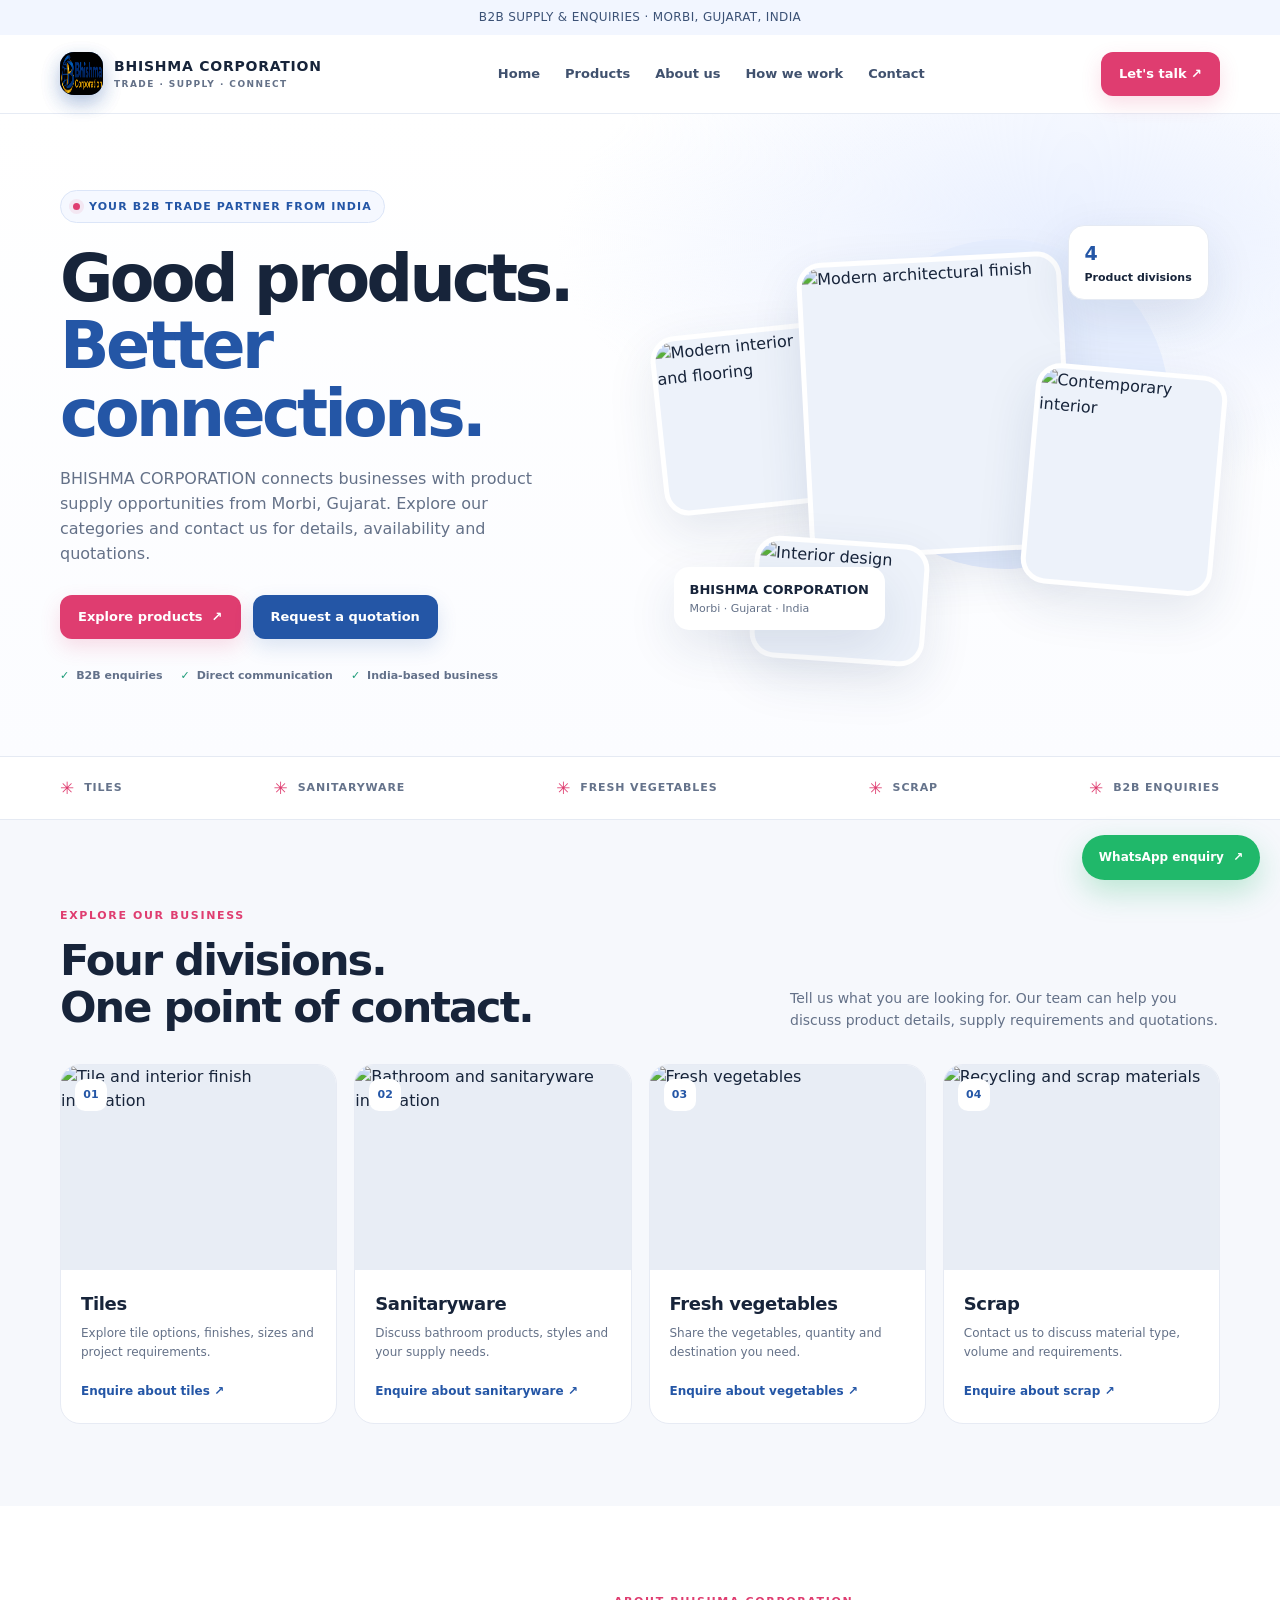
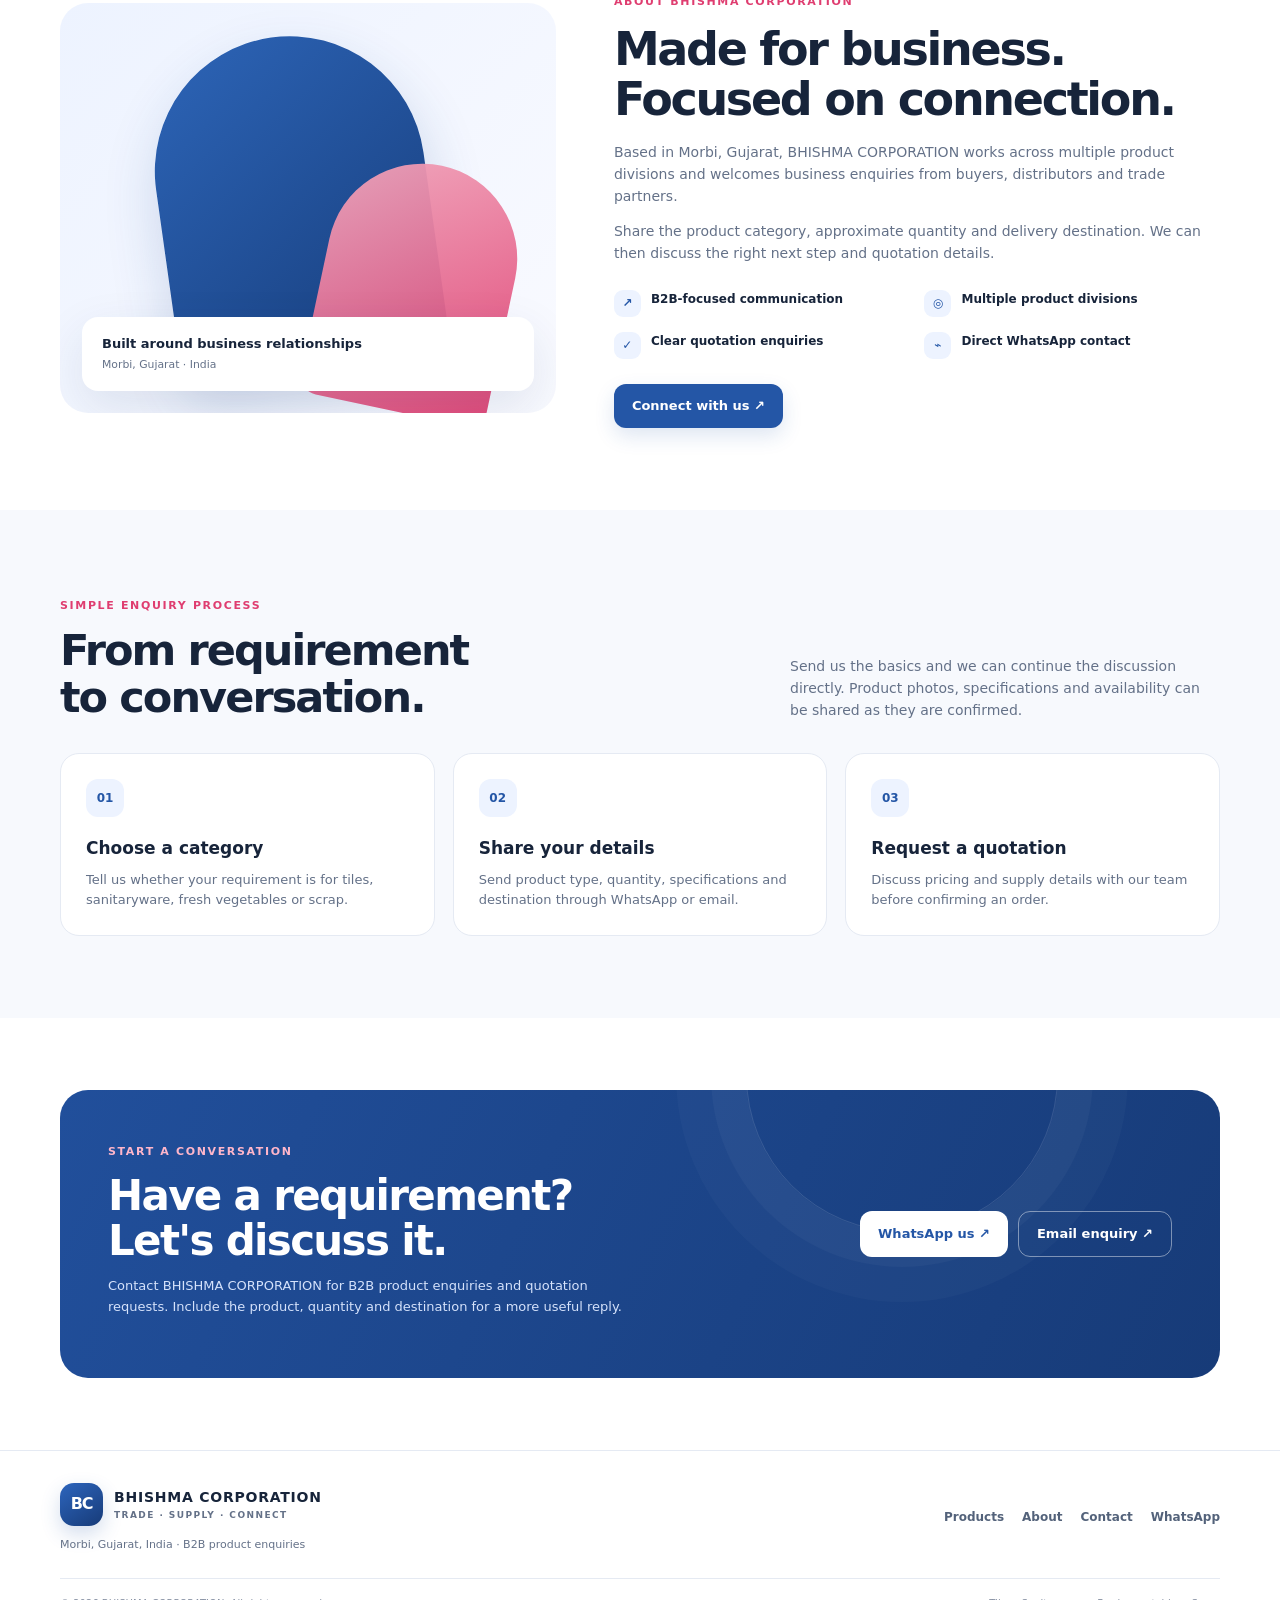
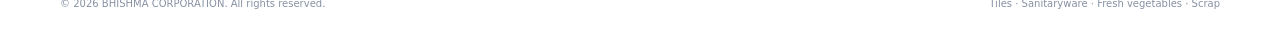
==== index.html @ 151cf490 "Update index.html to include favicon and remove viewport Removed viewport meta tag and added favicon" ====
<!doctype html>
<html lang="en">
<head>
  <meta charset="utf-8">
  <link rel="icon" type="image/svg+xml" href="/assets/favicon.svg">
  <title>BHISHMA CORPORATION | Tiles & Sanitaryware Supplier India</title>
  <meta name="description" content="BHISHMA CORPORATION is a Morbi, Gujarat, India based B2B supplier of tiles, sanitaryware, fresh vegetables and scrap. Contact us for wholesale supply, export enquiries and quotations." />
  <meta name="robots" content="index,follow,max-image-preview:large">
  <link rel="canonical" href="https://bhishmacorporation.com/">
  <meta property="og:type" content="website">
  <meta property="og:title" content="BHISHMA CORPORATION | Tiles, Sanitaryware, Vegetables & Scrap">
  <meta property="og:description" content="BHISHMA CORPORATION, based in Morbi, Gujarat, India, supplies tiles, sanitaryware, fresh vegetables and scrap for domestic and international B2B buyers. Contact us for bulk supply, export enquiries and quotations.">
  <meta property="og:url" content="https://bhishmacorporation.com/">
  <meta name="theme-color" content="#2556a8">
  <style>
    :root{--blue:#2456a6;--blue2:#183d7b;--pink:#df3d70;--ink:#17243a;--muted:#647188;--paper:#f6f8fc;--line:#e5eaf3;--white:#fff;--radius:22px;--shadow:0 18px 50px rgba(29,55,99,.11)}
    *{box-sizing:border-box}html{scroll-behavior:smooth}body{margin:0;background:#fff;color:var(--ink);font-family:Inter,ui-sans-serif,system-ui,-apple-system,"Segoe UI",Arial,sans-serif;line-height:1.55}a{color:inherit;text-decoration:none}img{display:block;max-width:100%}.container{width:min(1160px,calc(100% - 40px));margin:auto}
    .topline{background:#f2f6ff;color:#3c5276;text-align:center;font-size:12px;padding:8px 12px;letter-spacing:.03em}.nav{position:sticky;top:0;z-index:20;background:rgba(255,255,255,.93);backdrop-filter:blur(16px);border-bottom:1px solid rgba(226,232,242,.85)}.navinner{min-height:78px;display:flex;align-items:center;justify-content:space-between;gap:22px}.brand{display:flex;align-items:center;gap:11px;min-width:210px}.brandmark{width:43px;height:43px;border-radius:14px;display:grid;place-items:center;background:linear-gradient(145deg,#2d65bd,#173b78);color:white;font-weight:900;letter-spacing:-.07em;box-shadow:0 8px 20px #2456a633}.brandname{font-size:14px;line-height:1.15;font-weight:850;letter-spacing:.055em}.brandtag{display:block;color:var(--muted);font-size:9px;letter-spacing:.16em;margin-top:5px;font-weight:700}.navlinks{display:flex;align-items:center;gap:25px;font-size:13px;font-weight:650;color:#40516e}.navlinks a:hover{color:var(--pink)}.navcta,.btn{display:inline-flex;align-items:center;justify-content:center;gap:9px;padding:12px 18px;border-radius:12px;background:var(--pink);color:white;font-weight:750;font-size:13px;box-shadow:0 8px 20px #df3d702b;transition:transform .22s,box-shadow .22s}.navcta:hover,.btn:hover{transform:translateY(-2px);box-shadow:0 13px 25px #df3d7038}.btn.blue{background:var(--blue);box-shadow:0 8px 20px #2456a626}.menu{display:none;background:white;border:1px solid var(--line);border-radius:10px;padding:9px 12px;font-size:20px}
    .hero{overflow:hidden;padding:76px 0 72px;background:radial-gradient(ellipse at 84% 20%,#e8efff 0,transparent 34%),linear-gradient(180deg,#fff 0%,#fbfcff 100%)}.herogrid{display:grid;grid-template-columns:1fr 1.04fr;gap:55px;align-items:center}.eyebrow{display:inline-flex;align-items:center;gap:9px;border:1px solid #dbe5f8;background:#f5f8ff;color:var(--blue);border-radius:100px;padding:7px 12px;font-size:11px;font-weight:800;letter-spacing:.1em;text-transform:uppercase}.dot{width:7px;height:7px;border-radius:50%;background:var(--pink);box-shadow:0 0 0 4px #df3d7017}.hero h1{font-size:clamp(38px,5.2vw,65px);line-height:1.04;letter-spacing:-.055em;margin:22px 0 20px;font-weight:850;max-width:600px}.hero h1 em{font-style:normal;color:var(--blue)}.hero p{color:var(--muted);font-size:16px;max-width:500px}.heroactions{display:flex;flex-wrap:wrap;gap:12px;margin-top:28px}.trustline{display:flex;gap:18px;flex-wrap:wrap;margin-top:28px;color:#63718a;font-size:11px;font-weight:650}.trustline span{display:flex;align-items:center;gap:7px}.check{color:#1c9b78;font-weight:900}.collage{height:450px;position:relative;isolation:isolate}.collage:before{content:"";position:absolute;width:330px;height:330px;border-radius:50%;background:#e7efff;right:9%;top:6%;z-index:-1}.photo{position:absolute;overflow:hidden;border-radius:25px;background:#edf2fa;box-shadow:var(--shadow);border:5px solid #fff}.photo img{width:100%;height:100%;object-fit:cover;transition:transform .7s}.photo:hover img{transform:scale(1.05)}.photo.main{width:47%;height:66%;left:26%;top:10%;transform:rotate(-3deg)}.photo.left{width:32%;height:40%;left:0;top:26%;transform:rotate(-6deg)}.photo.right{width:34%;height:49%;right:0;top:35%;transform:rotate(5deg)}.photo.bottom{width:31%;height:27%;left:17%;bottom:0;transform:rotate(4deg)}.floatnote{position:absolute;right:2%;top:3%;background:#fff;border:1px solid var(--line);box-shadow:var(--shadow);padding:13px 16px;border-radius:16px;font-size:11px;font-weight:800}.floatnote b{display:block;color:var(--blue);font-size:19px}.hero-badge{position:absolute;left:3%;bottom:7%;padding:13px 16px;background:white;border-radius:15px;box-shadow:var(--shadow);font-size:11px;color:var(--muted)}.hero-badge strong{display:block;color:var(--ink);font-size:13px}
    .ticker{border-top:1px solid var(--line);border-bottom:1px solid var(--line);background:#fff}.tickerinner{display:flex;justify-content:space-between;gap:18px;align-items:center;flex-wrap:wrap;padding:18px 0;color:#65738b;font-size:11px;font-weight:800;letter-spacing:.08em;text-transform:uppercase}.tickerinner span{display:flex;gap:9px;align-items:center}.tinyicon{color:var(--pink);font-size:17px}
    section{padding:82px 0}.sectionhead{display:flex;align-items:end;justify-content:space-between;gap:25px;margin-bottom:32px}.kicker{color:var(--pink);font-size:11px;letter-spacing:.15em;font-weight:850;text-transform:uppercase}.sectionhead h2{font-size:clamp(30px,4vw,43px);letter-spacing:-.045em;line-height:1.1;margin:10px 0 0}.sectionhead p{max-width:430px;color:var(--muted);font-size:14px;margin:0}.categories{background:var(--paper)}.categorygrid{display:grid;grid-template-columns:repeat(4,1fr);gap:17px}.catcard{background:white;border:1px solid #e7ebf4;border-radius:20px;overflow:hidden;transition:transform .25s,box-shadow .25s}.catcard:hover{transform:translateY(-6px);box-shadow:var(--shadow)}.catimage{height:205px;position:relative;overflow:hidden;background:#e8edf5}.catimage img{width:100%;height:100%;object-fit:cover;transition:transform .6s}.catcard:hover .catimage img{transform:scale(1.06)}.catnum{position:absolute;left:14px;top:14px;width:32px;height:32px;border-radius:10px;background:#fff;color:var(--blue);display:grid;place-items:center;font-size:11px;font-weight:900}.catbody{padding:20px}.catbody h3{font-size:18px;margin:0 0 7px;letter-spacing:-.02em}.catbody p{font-size:12px;color:var(--muted);min-height:38px;margin:0 0 16px}.textlink{font-size:12px;color:var(--blue);font-weight:850;display:inline-flex;align-items:center;gap:8px}.textlink:hover{color:var(--pink)}
    .aboutgrid{display:grid;grid-template-columns:.9fr 1.1fr;gap:58px;align-items:center}.aboutvisual{min-height:410px;position:relative;background:linear-gradient(135deg,#edf3ff,#f9faff);border-radius:28px;overflow:hidden;padding:25px}.aboutvisual .bigshape{position:absolute;width:270px;height:330px;left:20%;top:8%;border-radius:150px 150px 35px 35px;background:linear-gradient(145deg,#2d65b8,#173d7b);transform:rotate(-8deg);box-shadow:0 25px 55px #1f4d9230}.aboutvisual .shape2{position:absolute;width:190px;height:250px;right:9%;bottom:0;border-radius:120px 120px 24px 24px;background:linear-gradient(145deg,#f2a7bc,#df3d70);transform:rotate(12deg);opacity:.94}.aboutvisual .labelbox{position:absolute;bottom:22px;left:22px;right:22px;background:white;padding:17px 20px;border-radius:16px;box-shadow:var(--shadow);font-weight:800;font-size:13px}.aboutvisual .labelbox small{display:block;color:var(--muted);font-weight:500;margin-top:3px}.aboutcopy h2{font-size:clamp(32px,4vw,46px);letter-spacing:-.05em;line-height:1.08;margin:12px 0 18px}.aboutcopy p{color:var(--muted);font-size:14px}.featurelist{display:grid;grid-template-columns:1fr 1fr;gap:15px;margin:25px 0}.feature{display:flex;gap:10px;font-size:12px;font-weight:750;align-items:start}.feature i{font-style:normal;display:grid;place-items:center;flex:0 0 27px;height:27px;background:#edf3ff;color:var(--blue);border-radius:9px}
    .process{background:#f7f9fd}.processgrid{display:grid;grid-template-columns:repeat(3,1fr);gap:18px}.processcard{padding:25px;border:1px solid var(--line);border-radius:19px;background:#fff}.step{width:38px;height:38px;display:grid;place-items:center;background:#edf3ff;color:var(--blue);border-radius:12px;font-size:12px;font-weight:900}.processcard h3{font-size:17px;margin:18px 0 8px}.processcard p{font-size:13px;color:var(--muted);margin:0}
    .contact{padding:72px 0}.contactbox{background:linear-gradient(115deg,#214f9b,#173b78);border-radius:28px;padding:48px;color:#fff;display:flex;justify-content:space-between;align-items:center;gap:30px;position:relative;overflow:hidden}.contactbox:after{content:"";position:absolute;width:310px;height:310px;border:1px solid #ffffff20;border-radius:50%;right:14%;top:-170px;box-shadow:0 0 0 35px #ffffff08,0 0 0 70px #ffffff06}.contactbox>*{position:relative;z-index:1}.contactbox h2{font-size:clamp(28px,4vw,42px);line-height:1.08;letter-spacing:-.04em;margin:10px 0}.contactbox p{color:#d5e2fb;font-size:13px;max-width:540px}.contactactions{display:flex;gap:10px;flex-wrap:wrap}.contactactions .btn{white-space:nowrap}.btn.white{background:white;color:var(--blue);box-shadow:none}.btn.outline{background:transparent;border:1px solid #ffffff70;box-shadow:none}
    footer{border-top:1px solid var(--line);padding:32px 0 24px}.footergrid{display:flex;align-items:center;justify-content:space-between;gap:25px}.footnote{font-size:11px;color:var(--muted);margin-top:10px}.footlinks{display:flex;gap:18px;flex-wrap:wrap;font-size:12px;color:#53627a;font-weight:650}.footbottom{border-top:1px solid var(--line);margin-top:25px;padding-top:17px;color:#8791a3;font-size:10px;display:flex;justify-content:space-between;gap:15px;flex-wrap:wrap}.reveal{opacity:0;transform:translateY(18px);transition:opacity .7s ease,transform .7s ease}.reveal.visible{opacity:1;transform:none}.whatsapp{position:fixed;z-index:30;right:20px;bottom:20px;display:flex;align-items:center;gap:9px;background:#20b86a;color:white;padding:13px 17px;border-radius:999px;font-size:12px;font-weight:850;box-shadow:0 12px 30px #20b86a45;transition:transform .2s}.whatsapp:hover{transform:translateY(-3px)}
    @media(max-width:900px){.navlinks{gap:14px}.navlinks a:nth-child(4){display:none}.herogrid{gap:25px}.collage{height:380px}.categorygrid{grid-template-columns:repeat(2,1fr)}.aboutgrid{gap:32px}.catimage{height:190px}.contactbox{padding:35px}}
    @media(max-width:650px){.container{width:min(100% - 30px,540px)}.topline{font-size:10px}.navinner{min-height:68px}.brand{min-width:0}.brandname{font-size:12px}.brandmark{width:168px;height:68px;object-fit:contain;flex-shrink:0}.navlinks{display:none;position:absolute;top:68px;left:0;right:0;background:white;padding:18px 22px;border-bottom:1px solid var(--line);flex-direction:column;align-items:stretch;gap:17px}.navlinks.open{display:flex}.navlinks a:nth-child(4){display:block}.navcta{display:none}.menu{display:block}.hero{padding:48px 0 43px}.herogrid{grid-template-columns:1fr;gap:15px}.hero h1{font-size:43px}.hero p{font-size:14px}.collage{height:340px;margin-top:5px}.collage:before{width:260px;height:260px}.photo.main{height:65%}.photo.left{height:37%}.photo.right{height:43%}.floatnote{right:0}.hero-badge{left:0;bottom:5%}.tickerinner{justify-content:flex-start;gap:15px;padding:15px 0}.tickerinner span{font-size:9px}section{padding:58px 0}.sectionhead{display:block}.sectionhead p{margin-top:15px}.categorygrid{gap:12px}.catimage{height:145px}.catbody{padding:14px}.catbody h3{font-size:15px}.catbody p{font-size:11px;min-height:54px}.catbody .textlink{font-size:11px}.aboutgrid{grid-template-columns:1fr;gap:28px}.aboutvisual{min-height:330px}.aboutvisual .bigshape{width:210px;height:260px}.aboutvisual .shape2{width:150px;height:210px}.featurelist{gap:13px}.processgrid{grid-template-columns:1fr}.contactbox{display:block;padding:30px 24px}.contactactions{margin-top:22px}.footergrid{align-items:flex-start;flex-direction:column}.footlinks{gap:14px}.whatsapp{right:12px;bottom:12px;padding:12px 15px}.whatsapp span{display:none}}
    @media(prefers-reduced-motion:reduce){html{scroll-behavior:auto}*,*:before,*:after{animation:none!important;transition:none!important}.reveal{opacity:1;transform:none}}
  </style>
  <script type="application/ld+json">{"@context":"https://schema.org","@type":"Organization","name":"BHISHMA CORPORATION","url":"https://bhishmacorporation.com/","email":"Bhishmacorporation.export@gmail.com","telephone":"+91 80000 69164","address":{"@type":"PostalAddress","addressLocality":"Morbi","addressRegion":"Gujarat","addressCountry":"IN"},"description":"B2B trading and export business dealing in tiles, sanitaryware, fresh vegetables and scrap."}</script>
</head>
<body>
  <div class="topline">B2B SUPPLY & ENQUIRIES · MORBI, GUJARAT, INDIA</div>
  <header class="nav"><div class="container navinner">
    <a class="brand" href="#home" aria-label="BHISHMA CORPORATION home"><span class="brandmark"><img src="assets/logo.jpeg" alt="BHISHMA CORPORATION" class="brandmark"></span><span class="brandname">BHISHMA CORPORATION<span class="brandtag">TRADE · SUPPLY · CONNECT</span></span></a>
    <nav class="navlinks" id="navlinks"><a href="#home">Home</a><a href="#products">Products</a><a href="#about">About us</a><a href="#process">How we work</a><a href="#contact">Contact</a></nav>
    <a class="navcta" href="https://wa.me/918000069164?text=Hello%20BHISHMA%20CORPORATION%2C%20I%20would%20like%20to%20make%20a%20B2B%20enquiry." target="_blank" rel="noopener">Let's talk ↗</a>
    <button class="menu" id="menu" aria-label="Open navigation" aria-expanded="false">☰</button>
  </div></header>
  <main>
    <section class="hero" id="home"><div class="container herogrid">
      <div class="reveal"><span class="eyebrow"><span class="dot"></span> Your B2B trade partner from India</span><h1>Good products.<br><em>Better connections.</em></h1><p>BHISHMA CORPORATION connects businesses with product supply opportunities from Morbi, Gujarat. Explore our categories and contact us for details, availability and quotations.</p><div class="heroactions"><a class="btn" href="#products">Explore products <span>↗</span></a><a class="btn blue" href="#contact">Request a quotation</a></div><div class="trustline"><span><b class="check">✓</b> B2B enquiries</span><span><b class="check">✓</b> Direct communication</span><span><b class="check">✓</b> India-based business</span></div></div>
      <div class="collage reveal" aria-label="Product and business image collage">
        <div class="photo left"><img src="https://images.unsplash.com/photo-1600607687939-ce8a6c25118c?auto=format&fit=crop&w=600&q=85" alt="Modern interior and flooring" loading="lazy"></div>
        <div class="photo main"><img src="https://images.unsplash.com/photo-1600585154340-be6161a56a0c?auto=format&fit=crop&w=900&q=85" alt="Modern architectural finish" fetchpriority="high"></div>
        <div class="photo right"><img src="https://images.unsplash.com/photo-1600566753086-00f18fb6b3ea?auto=format&fit=crop&w=700&q=85" alt="Contemporary interior" loading="lazy"></div>
        <div class="photo bottom"><img src="https://images.unsplash.com/photo-1600210492486-724fe5c67fb0?auto=format&fit=crop&w=600&q=85" alt="Interior design detail" loading="lazy"></div>
        <div class="floatnote"><b>4</b> Product divisions</div><div class="hero-badge"><strong>BHISHMA CORPORATION</strong>Morbi · Gujarat · India</div>
      </div>
    </div></section>
    <div class="ticker"><div class="container tickerinner"><span><b class="tinyicon">✳</b> Tiles</span><span><b class="tinyicon">✳</b> Sanitaryware</span><span><b class="tinyicon">✳</b> Fresh vegetables</span><span><b class="tinyicon">✳</b> Scrap</span><span><b class="tinyicon">✳</b> B2B enquiries</span></div></div>
    <section class="categories" id="products"><div class="container"><div class="sectionhead reveal"><div><span class="kicker">Explore our business</span><h2>Four divisions.<br>One point of contact.</h2></div><p>Tell us what you are looking for. Our team can help you discuss product details, supply requirements and quotations.</p></div>
      <div class="categorygrid">
        <article class="catcard reveal"><div class="catimage"><img src="https://images.unsplash.com/photo-1618221195710-dd6b41faaea6?auto=format&fit=crop&w=700&q=85" alt="Tile and interior finish inspiration" loading="lazy"><span class="catnum">01</span></div><div class="catbody"><h3>Tiles</h3><p>Explore tile options, finishes, sizes and project requirements.</p><a class="textlink" href="https://wa.me/918000069164?text=Hello%20BHISHMA%20CORPORATION%2C%20I%20am%20interested%20in%20tiles." target="_blank" rel="noopener">Enquire about tiles ↗</a></div></article>
        <article class="catcard reveal"><div class="catimage"><img src="https://images.unsplash.com/photo-1620626011761-996317b8d101?auto=format&fit=crop&w=700&q=85" alt="Bathroom and sanitaryware inspiration" loading="lazy"><span class="catnum">02</span></div><div class="catbody"><h3>Sanitaryware</h3><p>Discuss bathroom products, styles and your supply needs.</p><a class="textlink" href="https://wa.me/918000069164?text=Hello%20BHISHMA%20CORPORATION%2C%20I%20am%20interested%20in%20sanitaryware." target="_blank" rel="noopener">Enquire about sanitaryware ↗</a></div></article>
        <article class="catcard reveal"><div class="catimage"><img src="https://images.unsplash.com/photo-1540420773420-3366772f4999?auto=format&fit=crop&w=700&q=85" alt="Fresh vegetables" loading="lazy"><span class="catnum">03</span></div><div class="catbody"><h3>Fresh vegetables</h3><p>Share the vegetables, quantity and destination you need.</p><a class="textlink" href="https://wa.me/918000069164?text=Hello%20BHISHMA%20CORPORATION%2C%20I%20have%20a%20fresh%20vegetables%20enquiry." target="_blank" rel="noopener">Enquire about vegetables ↗</a></div></article>
        <article class="catcard reveal"><div class="catimage"><img src="https://images.unsplash.com/photo-1532996122724-e3c354a0b15b?auto=format&fit=crop&w=700&q=85" alt="Recycling and scrap materials" loading="lazy"><span class="catnum">04</span></div><div class="catbody"><h3>Scrap</h3><p>Contact us to discuss material type, volume and requirements.</p><a class="textlink" href="https://wa.me/918000069164?text=Hello%20BHISHMA%20CORPORATION%2C%20I%20have%20a%20scrap%20enquiry." target="_blank" rel="noopener">Enquire about scrap ↗</a></div></article>
      </div>
    </div></section>
    <section id="about"><div class="container aboutgrid"><div class="aboutvisual reveal" aria-hidden="true"><div class="bigshape"></div><div class="shape2"></div><div class="labelbox">Built around business relationships<small>Morbi, Gujarat · India</small></div></div><div class="aboutcopy reveal"><span class="kicker">About Bhishma Corporation</span><h2>Made for business. Focused on connection.</h2><p>Based in Morbi, Gujarat, BHISHMA CORPORATION works across multiple product divisions and welcomes business enquiries from buyers, distributors and trade partners.</p><p>Share the product category, approximate quantity and delivery destination. We can then discuss the right next step and quotation details.</p><div class="featurelist"><div class="feature"><i>↗</i><span>B2B-focused communication</span></div><div class="feature"><i>◎</i><span>Multiple product divisions</span></div><div class="feature"><i>✓</i><span>Clear quotation enquiries</span></div><div class="feature"><i>⌁</i><span>Direct WhatsApp contact</span></div></div><a class="btn blue" href="#contact">Connect with us ↗</a></div></div></section>
    <section class="process" id="process"><div class="container"><div class="sectionhead reveal"><div><span class="kicker">Simple enquiry process</span><h2>From requirement<br>to conversation.</h2></div><p>Send us the basics and we can continue the discussion directly. Product photos, specifications and availability can be shared as they are confirmed.</p></div><div class="processgrid"><article class="processcard reveal"><span class="step">01</span><h3>Choose a category</h3><p>Tell us whether your requirement is for tiles, sanitaryware, fresh vegetables or scrap.</p></article><article class="processcard reveal"><span class="step">02</span><h3>Share your details</h3><p>Send product type, quantity, specifications and destination through WhatsApp or email.</p></article><article class="processcard reveal"><span class="step">03</span><h3>Request a quotation</h3><p>Discuss pricing and supply details with our team before confirming an order.</p></article></div></div></section>
    <section class="contact" id="contact"><div class="container"><div class="contactbox reveal"><div><span class="kicker" style="color:#ffb6ca">Start a conversation</span><h2>Have a requirement?<br>Let's discuss it.</h2><p>Contact BHISHMA CORPORATION for B2B product enquiries and quotation requests. Include the product, quantity and destination for a more useful reply.</p></div><div class="contactactions"><a class="btn white" href="https://wa.me/918000069164?text=Hello%20BHISHMA%20CORPORATION%2C%20I%20would%20like%20to%20request%20a%20quotation." target="_blank" rel="noopener">WhatsApp us ↗</a><a class="btn outline" href="mailto:Bhishmacorporation.export@gmail.com?subject=B2B%20Quotation%20Enquiry">Email enquiry ↗</a></div></div></div></section>
  </main>
  <footer><div class="container"><div class="footergrid"><div><a class="brand" href="#home"><span class="brandmark">BC</span><span class="brandname">BHISHMA CORPORATION<span class="brandtag">TRADE · SUPPLY · CONNECT</span></span></a><div class="footnote">Morbi, Gujarat, India · B2B product enquiries</div></div><div class="footlinks"><a href="#products">Products</a><a href="#about">About</a><a href="#contact">Contact</a><a href="https://wa.me/918000069164" target="_blank" rel="noopener">WhatsApp</a></div></div><div class="footbottom"><span>© <span id="year"></span> BHISHMA CORPORATION. All rights reserved.</span><span>Tiles · Sanitaryware · Fresh vegetables · Scrap</span></div></div></footer>
  <a class="whatsapp" href="https://wa.me/918000069164?text=Hello%20BHISHMA%20CORPORATION%2C%20I%20have%20a%20B2B%20enquiry." target="_blank" rel="noopener" aria-label="Chat with BHISHMA CORPORATION on WhatsApp"><span>WhatsApp enquiry</span> ↗</a>
  <script>
    const menu=document.getElementById('menu'), nav=document.getElementById('navlinks');
    menu.addEventListener('click',()=>{const open=nav.classList.toggle('open');menu.setAttribute('aria-expanded',String(open));menu.textContent=open?'×':'☰'});
    nav.querySelectorAll('a').forEach(a=>a.addEventListener('click',()=>{nav.classList.remove('open');menu.setAttribute('aria-expanded','false');menu.textContent='☰'}));
    document.getElementById('year').textContent=new Date().getFullYear();
    if('IntersectionObserver' in window){const observer=new IntersectionObserver(entries=>entries.forEach(entry=>{if(entry.isIntersecting){entry.target.classList.add('visible');observer.unobserve(entry.target)}}),{threshold:.12});document.querySelectorAll('.reveal').forEach(el=>observer.observe(el))}else{document.querySelectorAll('.reveal').forEach(el=>el.classList.add('visible'))}
  </script>
</body>
</html>
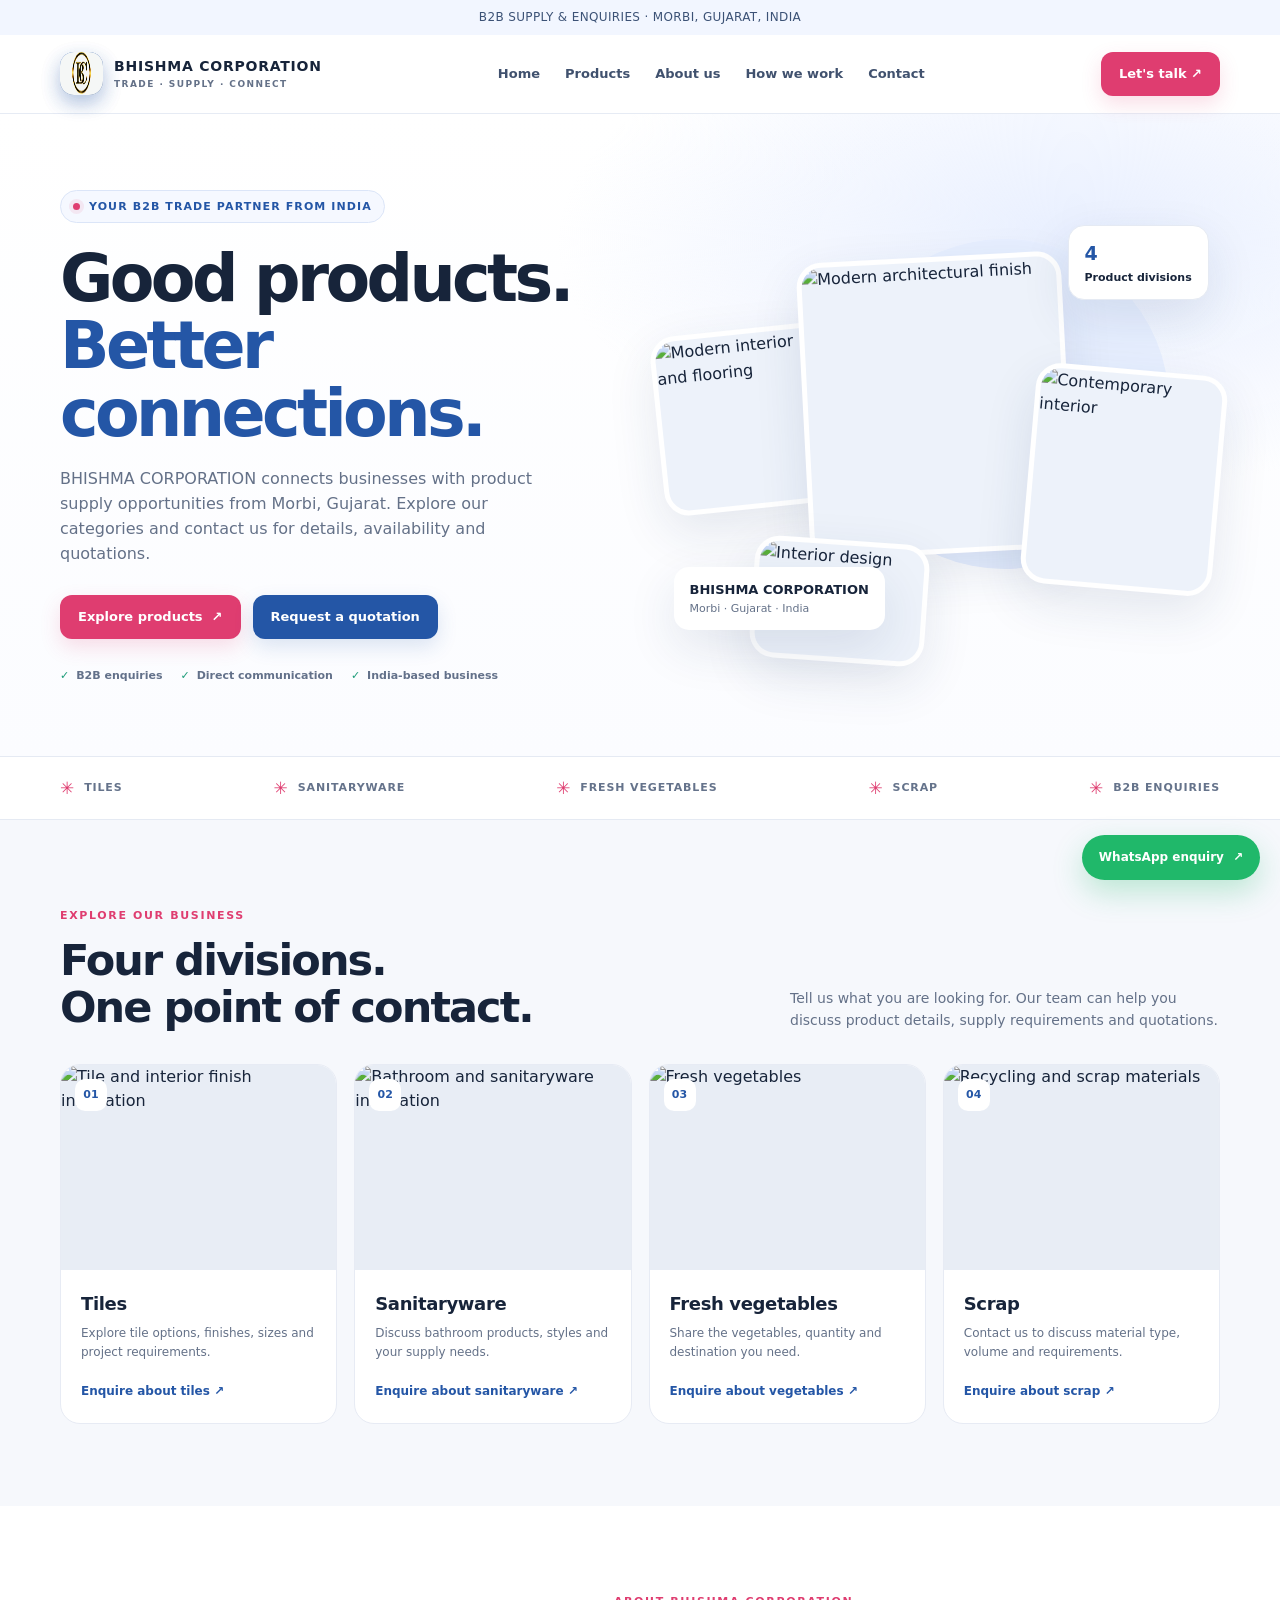
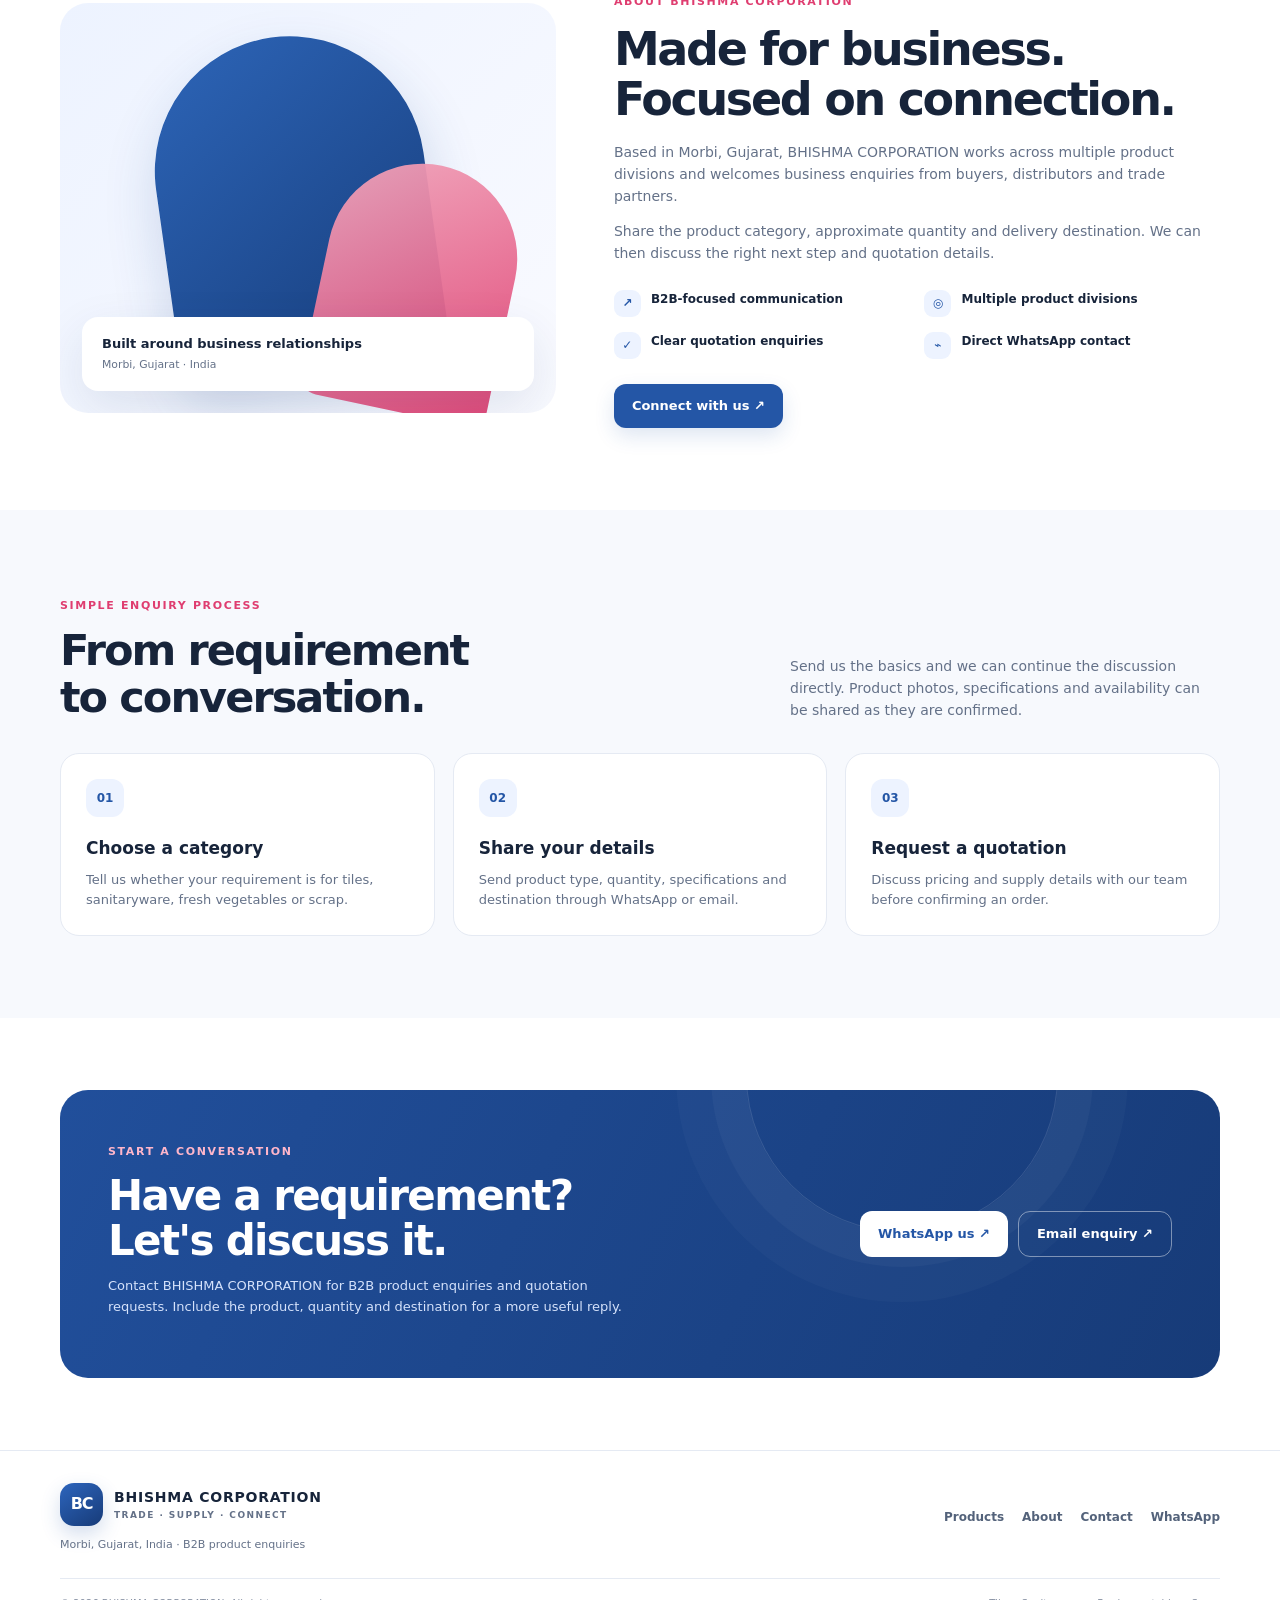
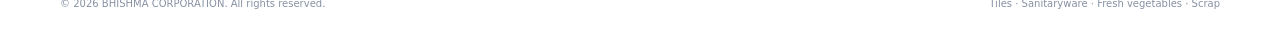
==== commit 649e0ecd: "Update logo image source in index.html" ====
--- a/index.html
+++ b/index.html
@@ -3,8 +3,8 @@
 <head>
   <meta charset="utf-8">
   <link rel="icon" type="image/svg+xml" href="/assets/favicon.svg">
-  <title>BHISHMA CORPORATION | Tiles & Sanitaryware Supplier India</title>
-  <meta name="description" content="BHISHMA CORPORATION is a Morbi, Gujarat, India based B2B supplier of tiles, sanitaryware, fresh vegetables and scrap. Contact us for wholesale supply, export enquiries and quotations." />
+  <title>BHISHMA CORPORATION | Tiles, Sanitaryware, Vegetables & Scrap</title>
+  <meta name="description" content="BHISHMA CORPORATION is a Morbi, Gujarat, India based B2B supplier of tiles, sanitaryware, fresh vegetables and scrap. Contact us for business enquiries and quotations.">
   <meta name="robots" content="index,follow,max-image-preview:large">
   <link rel="canonical" href="https://bhishmacorporation.com/">
   <meta property="og:type" content="website">
@@ -32,7 +32,7 @@
 <body>
   <div class="topline">B2B SUPPLY & ENQUIRIES · MORBI, GUJARAT, INDIA</div>
   <header class="nav"><div class="container navinner">
-    <a class="brand" href="#home" aria-label="BHISHMA CORPORATION home"><span class="brandmark"><img src="assets/logo.jpeg" alt="BHISHMA CORPORATION" class="brandmark"></span><span class="brandname">BHISHMA CORPORATION<span class="brandtag">TRADE · SUPPLY · CONNECT</span></span></a>
+    <a class="brand" href="#home" aria-label="BHISHMA CORPORATION home"><span class="brandmark"><img src="bhishma.jpeg" alt="BHISHMA CORPORATION" class="brandmark"></span><span class="brandname">BHISHMA CORPORATION<span class="brandtag">TRADE · SUPPLY · CONNECT</span></span></a>
     <nav class="navlinks" id="navlinks"><a href="#home">Home</a><a href="#products">Products</a><a href="#about">About us</a><a href="#process">How we work</a><a href="#contact">Contact</a></nav>
     <a class="navcta" href="https://wa.me/918000069164?text=Hello%20BHISHMA%20CORPORATION%2C%20I%20would%20like%20to%20make%20a%20B2B%20enquiry." target="_blank" rel="noopener">Let's talk ↗</a>
     <button class="menu" id="menu" aria-label="Open navigation" aria-expanded="false">☰</button>
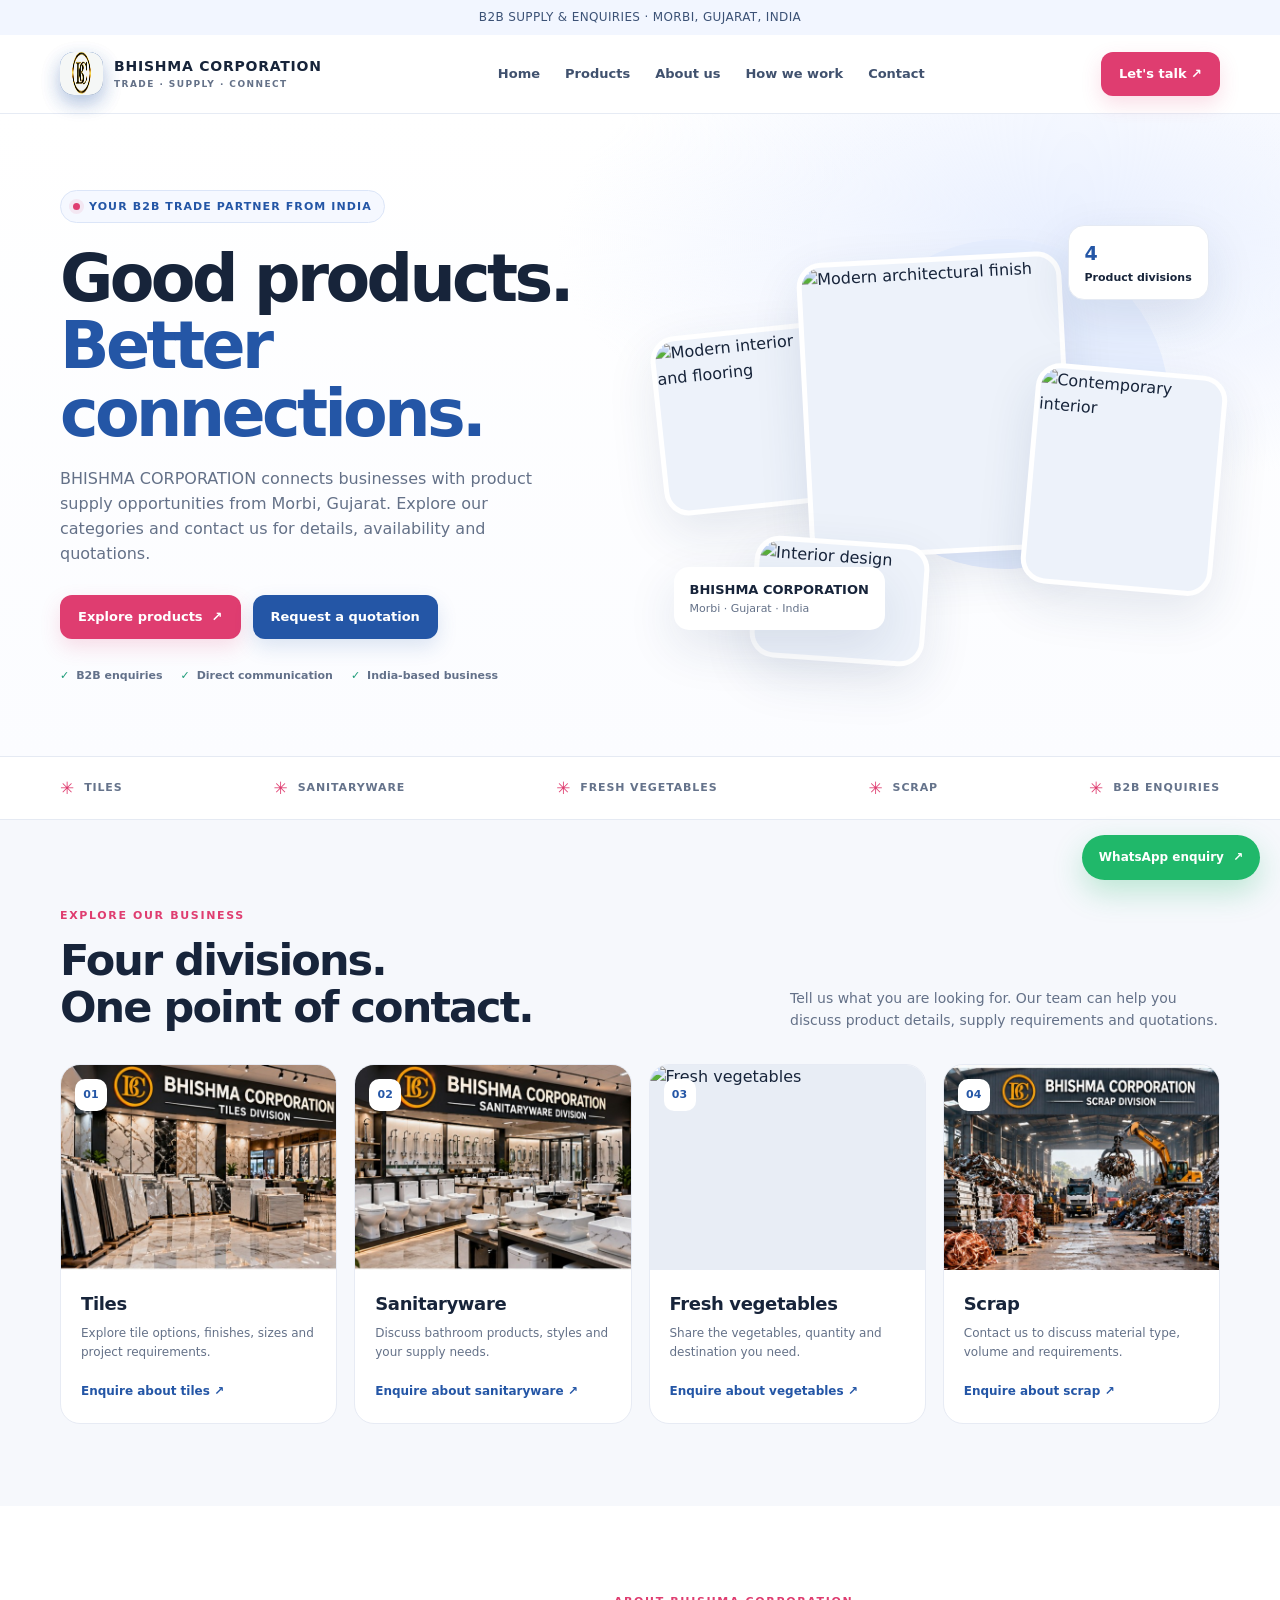
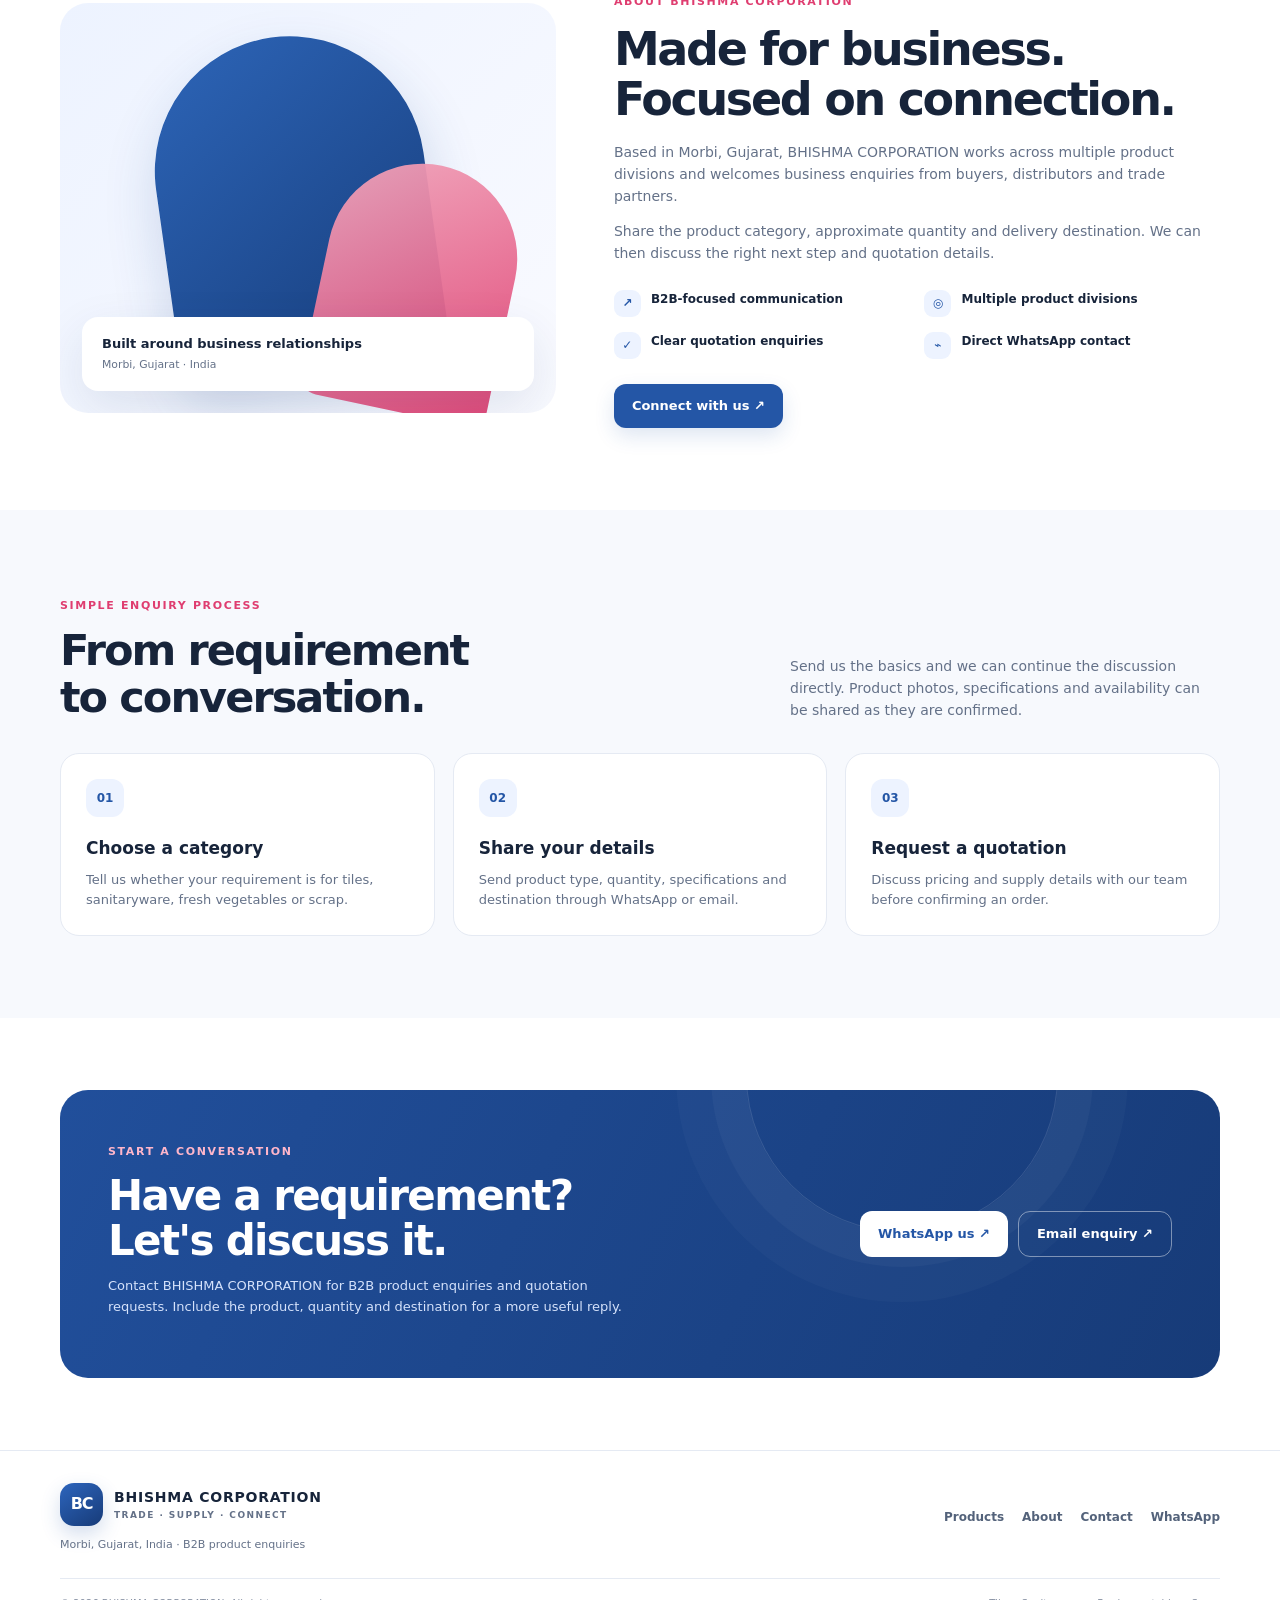
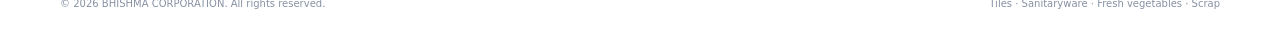
==== commit 026f5c31: "Replace product images and update links in index.html Updated product category images and links in t" ====
--- a/index.html
+++ b/index.html
@@ -51,10 +51,10 @@
     <div class="ticker"><div class="container tickerinner"><span><b class="tinyicon">✳</b> Tiles</span><span><b class="tinyicon">✳</b> Sanitaryware</span><span><b class="tinyicon">✳</b> Fresh vegetables</span><span><b class="tinyicon">✳</b> Scrap</span><span><b class="tinyicon">✳</b> B2B enquiries</span></div></div>
     <section class="categories" id="products"><div class="container"><div class="sectionhead reveal"><div><span class="kicker">Explore our business</span><h2>Four divisions.<br>One point of contact.</h2></div><p>Tell us what you are looking for. Our team can help you discuss product details, supply requirements and quotations.</p></div>
       <div class="categorygrid">
-        <article class="catcard reveal"><div class="catimage"><img src="https://images.unsplash.com/photo-1618221195710-dd6b41faaea6?auto=format&fit=crop&w=700&q=85" alt="Tile and interior finish inspiration" loading="lazy"><span class="catnum">01</span></div><div class="catbody"><h3>Tiles</h3><p>Explore tile options, finishes, sizes and project requirements.</p><a class="textlink" href="https://wa.me/918000069164?text=Hello%20BHISHMA%20CORPORATION%2C%20I%20am%20interested%20in%20tiles." target="_blank" rel="noopener">Enquire about tiles ↗</a></div></article>
-        <article class="catcard reveal"><div class="catimage"><img src="https://images.unsplash.com/photo-1620626011761-996317b8d101?auto=format&fit=crop&w=700&q=85" alt="Bathroom and sanitaryware inspiration" loading="lazy"><span class="catnum">02</span></div><div class="catbody"><h3>Sanitaryware</h3><p>Discuss bathroom products, styles and your supply needs.</p><a class="textlink" href="https://wa.me/918000069164?text=Hello%20BHISHMA%20CORPORATION%2C%20I%20am%20interested%20in%20sanitaryware." target="_blank" rel="noopener">Enquire about sanitaryware ↗</a></div></article>
-        <article class="catcard reveal"><div class="catimage"><img src="https://images.unsplash.com/photo-1540420773420-3366772f4999?auto=format&fit=crop&w=700&q=85" alt="Fresh vegetables" loading="lazy"><span class="catnum">03</span></div><div class="catbody"><h3>Fresh vegetables</h3><p>Share the vegetables, quantity and destination you need.</p><a class="textlink" href="https://wa.me/918000069164?text=Hello%20BHISHMA%20CORPORATION%2C%20I%20have%20a%20fresh%20vegetables%20enquiry." target="_blank" rel="noopener">Enquire about vegetables ↗</a></div></article>
-        <article class="catcard reveal"><div class="catimage"><img src="https://images.unsplash.com/photo-1532996122724-e3c354a0b15b?auto=format&fit=crop&w=700&q=85" alt="Recycling and scrap materials" loading="lazy"><span class="catnum">04</span></div><div class="catbody"><h3>Scrap</h3><p>Contact us to discuss material type, volume and requirements.</p><a class="textlink" href="https://wa.me/918000069164?text=Hello%20BHISHMA%20CORPORATION%2C%20I%20have%20a%20scrap%20enquiry." target="_blank" rel="noopener">Enquire about scrap ↗</a></div></article>
+        <article class="catcard reveal"><div class="catimage"><img src="assets/01_tiles_division.png" alt="Tile and interior finish inspiration" loading="lazy"><span class="catnum">01</span></div><div class="catbody"><h3>Tiles</h3><p>Explore tile options, finishes, sizes and project requirements.</p><a class="textlink" href="https://wa.me/918000069164?text=Hello%20BHISHMA%20CORPORATION%2C%20I%20am%20interested%20in%20tiles." target="_blank" rel="noopener">Enquire about tiles ↗</a></div></article>
+        <article class="catcard reveal"><div class="catimage"><img src="assets/02_sanitaryware_division.png" alt="Bathroom and sanitaryware inspiration" loading="lazy"><span class="catnum">02</span></div><div class="catbody"><h3>Sanitaryware</h3><p>Discuss bathroom products, styles and your supply needs.</p><a class="textlink" href="https://wa.me/918000069164?text=Hello%20BHISHMA%20CORPORATION%2C%20I%20am%20interested%20in%20sanitaryware." target="_blank" rel="noopener">Enquire about sanitaryware ↗</a></div></article>
+        <article class="catcard reveal"><div class="catimage"><img assets/03_fresh_vegetables_division.png" alt="Fresh vegetables" loading="lazy"><span class="catnum">03</span></div><div class="catbody"><h3>Fresh vegetables</h3><p>Share the vegetables, quantity and destination you need.</p><a class="textlink" href="https://wa.me/918000069164?text=Hello%20BHISHMA%20CORPORATION%2C%20I%20have%20a%20fresh%20vegetables%20enquiry." target="_blank" rel="noopener">Enquire about vegetables ↗</a></div></article>
+        <article class="catcard reveal"><div class="catimage"><img src="assets/04_scrap_division.png" alt="Recycling and scrap materials" loading="lazy"><span class="catnum">04</span></div><div class="catbody"><h3>Scrap</h3><p>Contact us to discuss material type, volume and requirements.</p><a class="textlink" href="https://wa.me/918000069164?text=Hello%20BHISHMA%20CORPORATION%2C%20I%20have%20a%20scrap%20enquiry." target="_blank" rel="noopener">Enquire about scrap ↗</a></div></article>
       </div>
     </div></section>
     <section id="about"><div class="container aboutgrid"><div class="aboutvisual reveal" aria-hidden="true"><div class="bigshape"></div><div class="shape2"></div><div class="labelbox">Built around business relationships<small>Morbi, Gujarat · India</small></div></div><div class="aboutcopy reveal"><span class="kicker">About Bhishma Corporation</span><h2>Made for business. Focused on connection.</h2><p>Based in Morbi, Gujarat, BHISHMA CORPORATION works across multiple product divisions and welcomes business enquiries from buyers, distributors and trade partners.</p><p>Share the product category, approximate quantity and delivery destination. We can then discuss the right next step and quotation details.</p><div class="featurelist"><div class="feature"><i>↗</i><span>B2B-focused communication</span></div><div class="feature"><i>◎</i><span>Multiple product divisions</span></div><div class="feature"><i>✓</i><span>Clear quotation enquiries</span></div><div class="feature"><i>⌁</i><span>Direct WhatsApp contact</span></div></div><a class="btn blue" href="#contact">Connect with us ↗</a></div></div></section>
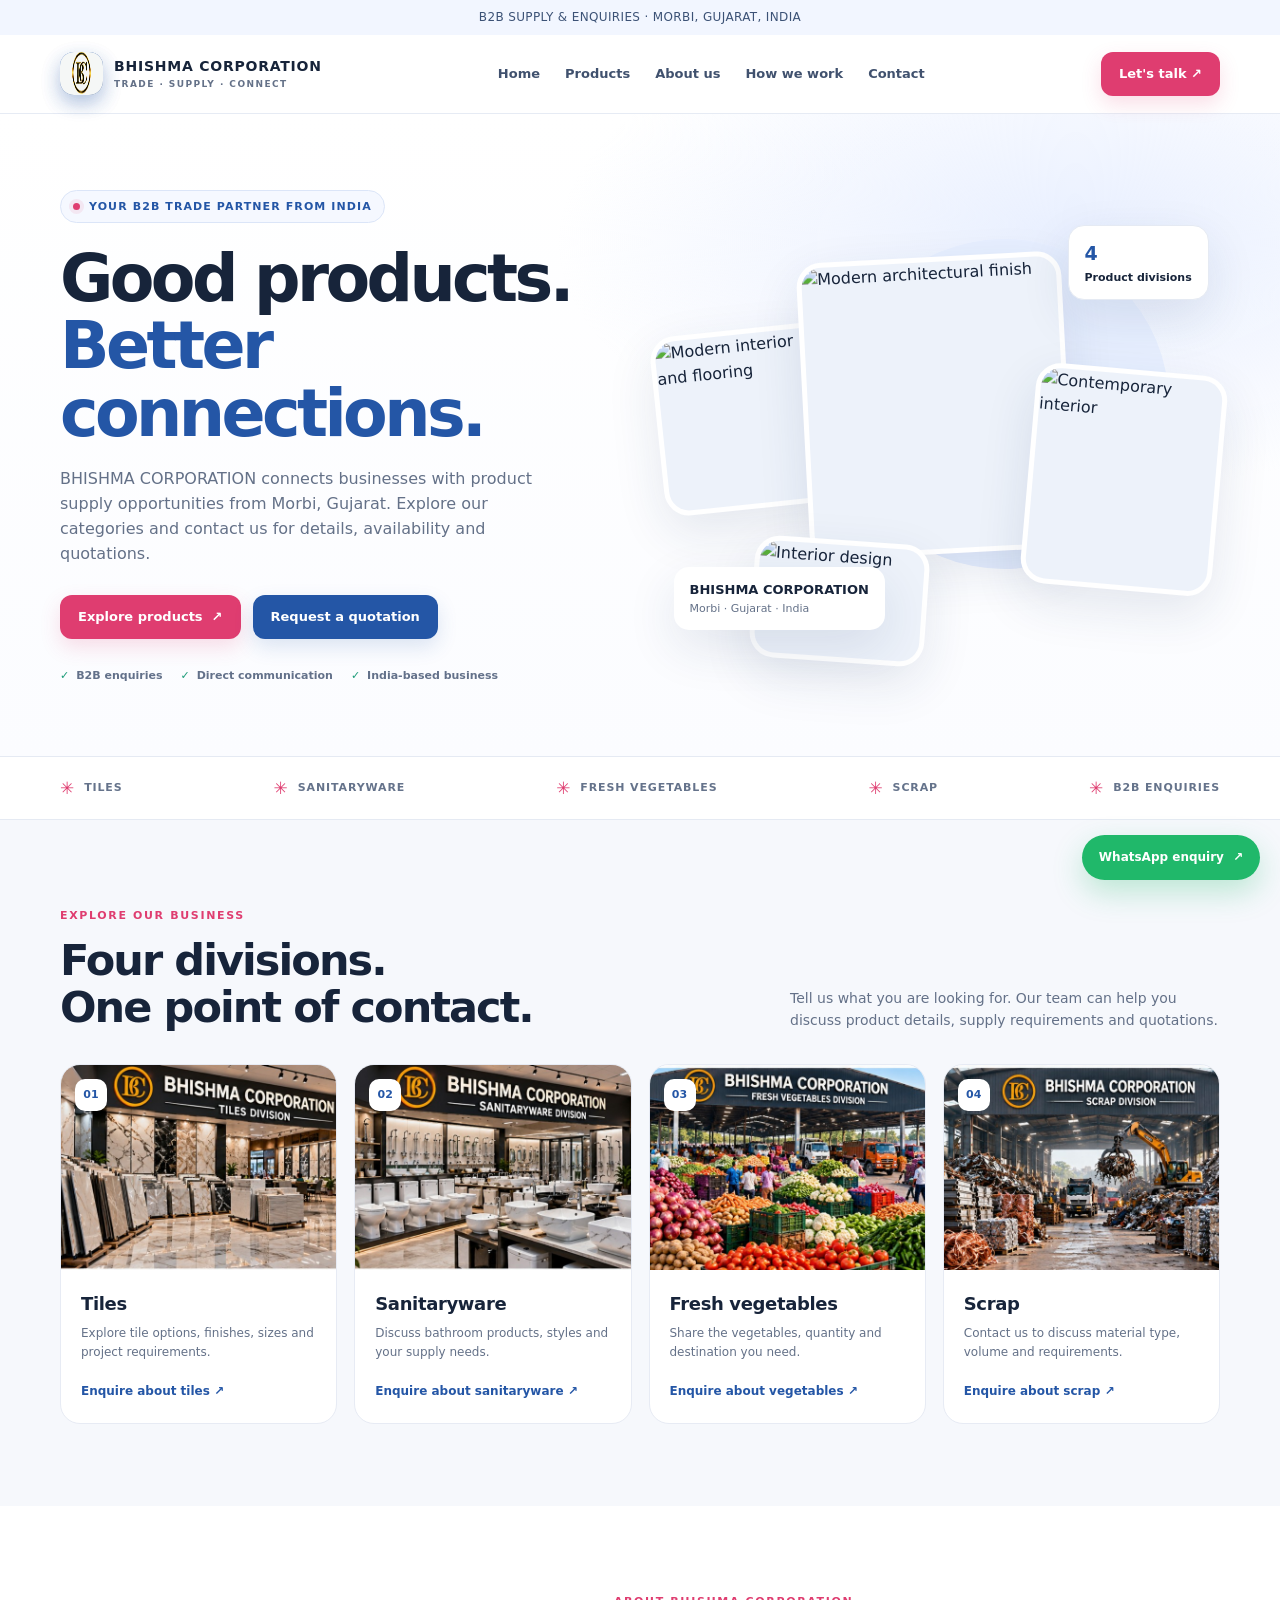
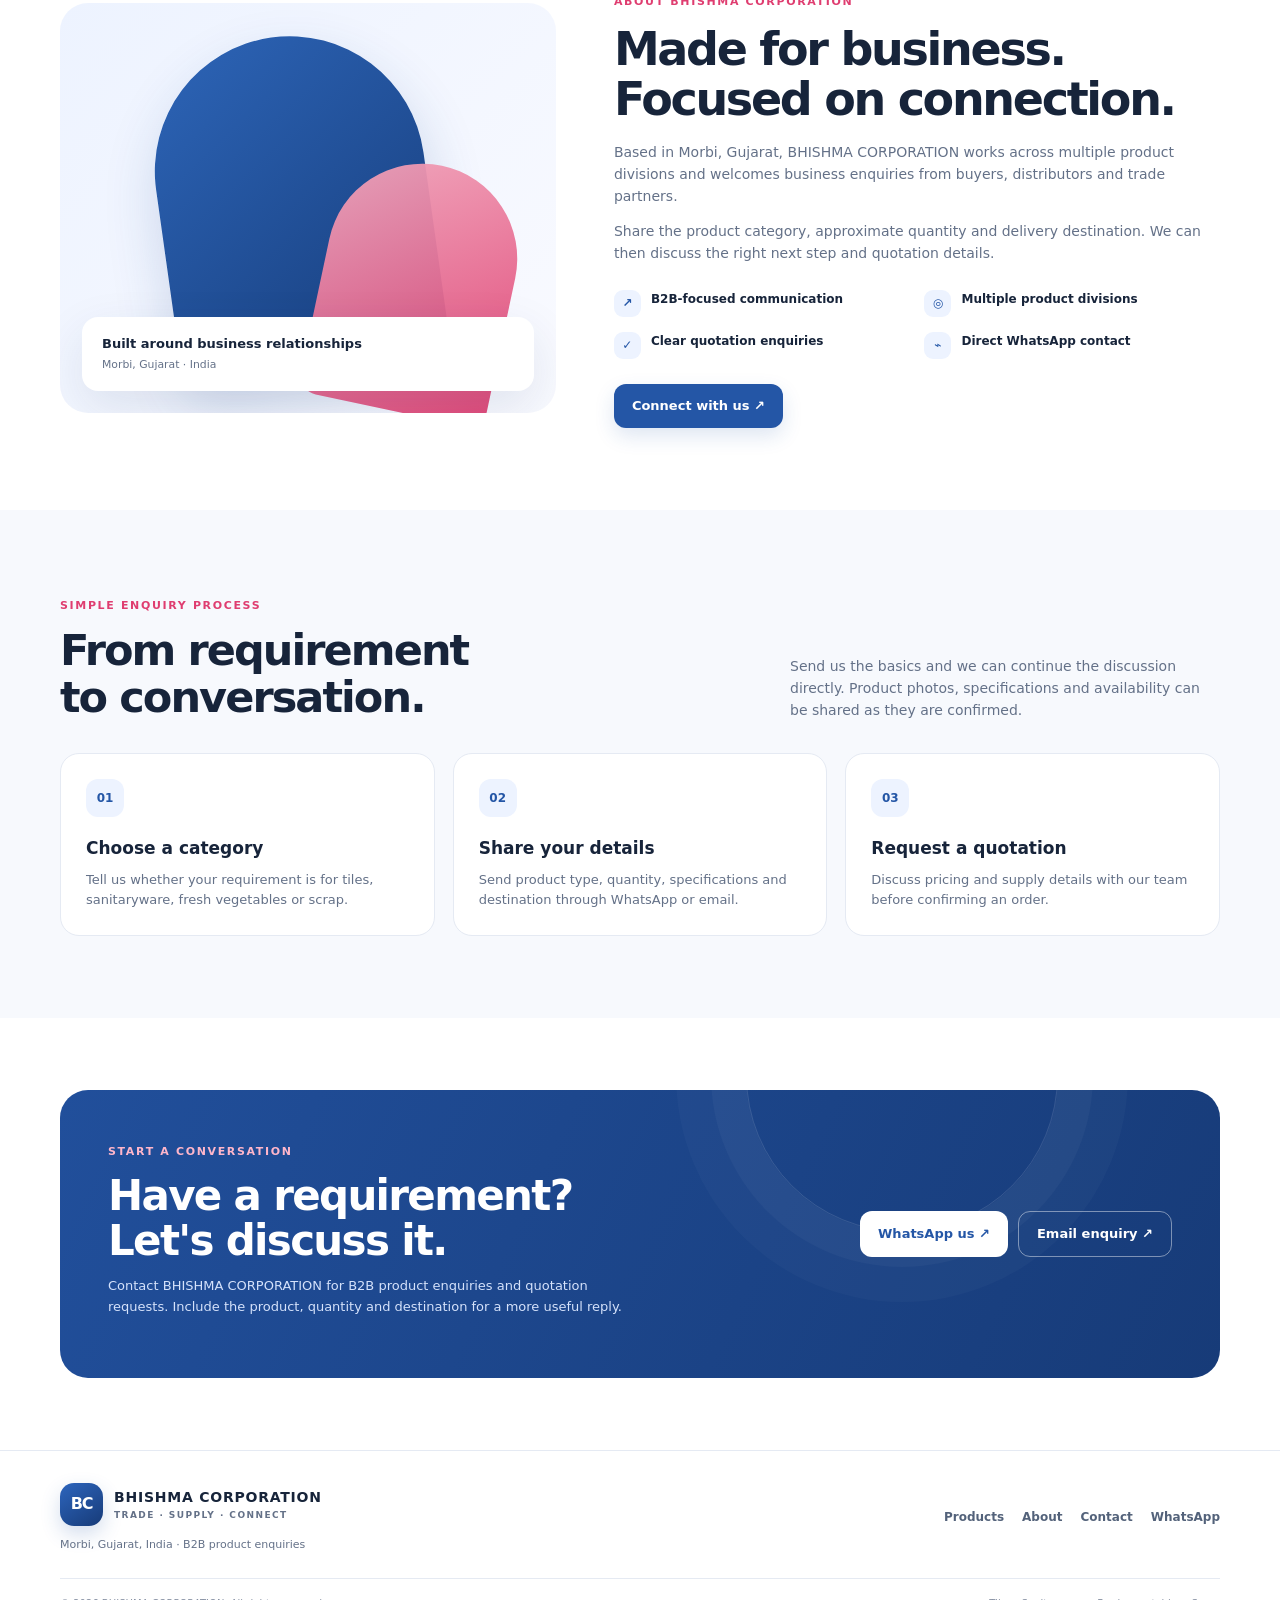
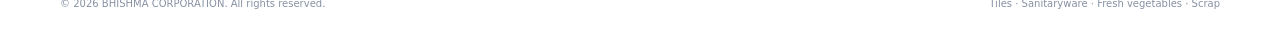
==== commit 99ee7ef6: "Fix duplicate fresh vegetables article section" ====
--- a/index.html
+++ b/index.html
@@ -53,7 +53,7 @@
       <div class="categorygrid">
         <article class="catcard reveal"><div class="catimage"><img src="assets/01_tiles_division.png" alt="Tile and interior finish inspiration" loading="lazy"><span class="catnum">01</span></div><div class="catbody"><h3>Tiles</h3><p>Explore tile options, finishes, sizes and project requirements.</p><a class="textlink" href="https://wa.me/918000069164?text=Hello%20BHISHMA%20CORPORATION%2C%20I%20am%20interested%20in%20tiles." target="_blank" rel="noopener">Enquire about tiles ↗</a></div></article>
         <article class="catcard reveal"><div class="catimage"><img src="assets/02_sanitaryware_division.png" alt="Bathroom and sanitaryware inspiration" loading="lazy"><span class="catnum">02</span></div><div class="catbody"><h3>Sanitaryware</h3><p>Discuss bathroom products, styles and your supply needs.</p><a class="textlink" href="https://wa.me/918000069164?text=Hello%20BHISHMA%20CORPORATION%2C%20I%20am%20interested%20in%20sanitaryware." target="_blank" rel="noopener">Enquire about sanitaryware ↗</a></div></article>
-        <article class="catcard reveal"><div class="catimage"><img assets/03_fresh_vegetables_division.png" alt="Fresh vegetables" loading="lazy"><span class="catnum">03</span></div><div class="catbody"><h3>Fresh vegetables</h3><p>Share the vegetables, quantity and destination you need.</p><a class="textlink" href="https://wa.me/918000069164?text=Hello%20BHISHMA%20CORPORATION%2C%20I%20have%20a%20fresh%20vegetables%20enquiry." target="_blank" rel="noopener">Enquire about vegetables ↗</a></div></article>
+        <article class="catcard reveal"><div class="catimage"><img src="assets/03_fresh_vegetables_division.png" alt="Fresh vegetables" loading="lazy"><span class="catnum">03</span></div><div class="catbody"><h3>Fresh vegetables</h3><p>Share the vegetables, quantity and destination you need.</p><a class="textlink" href="https://wa.me/918000069164?text=Hello%20BHISHMA%20CORPORATION%2C%20I%20have%20a%20fresh%20vegetables%20enquiry." target="_blank" rel="noopener">Enquire about vegetables ↗</a></div></article>
         <article class="catcard reveal"><div class="catimage"><img src="assets/04_scrap_division.png" alt="Recycling and scrap materials" loading="lazy"><span class="catnum">04</span></div><div class="catbody"><h3>Scrap</h3><p>Contact us to discuss material type, volume and requirements.</p><a class="textlink" href="https://wa.me/918000069164?text=Hello%20BHISHMA%20CORPORATION%2C%20I%20have%20a%20scrap%20enquiry." target="_blank" rel="noopener">Enquire about scrap ↗</a></div></article>
       </div>
     </div></section>
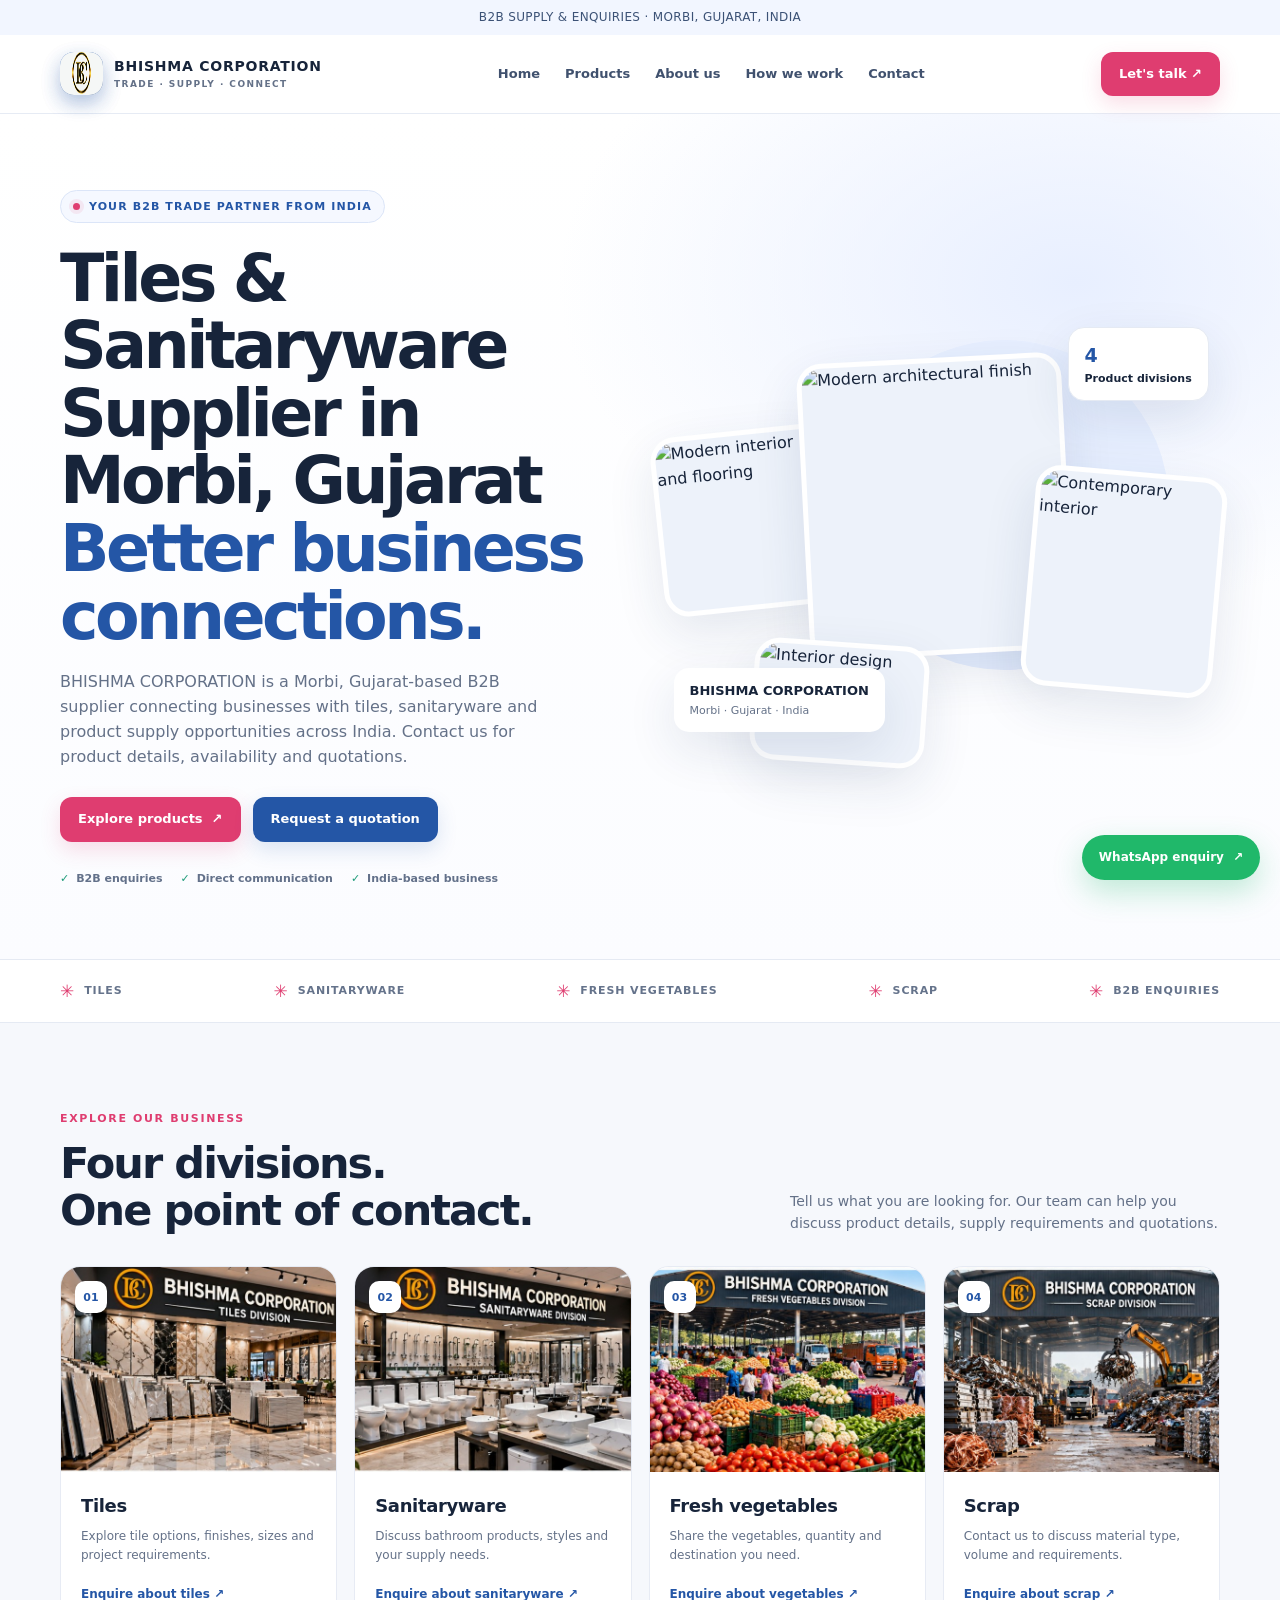
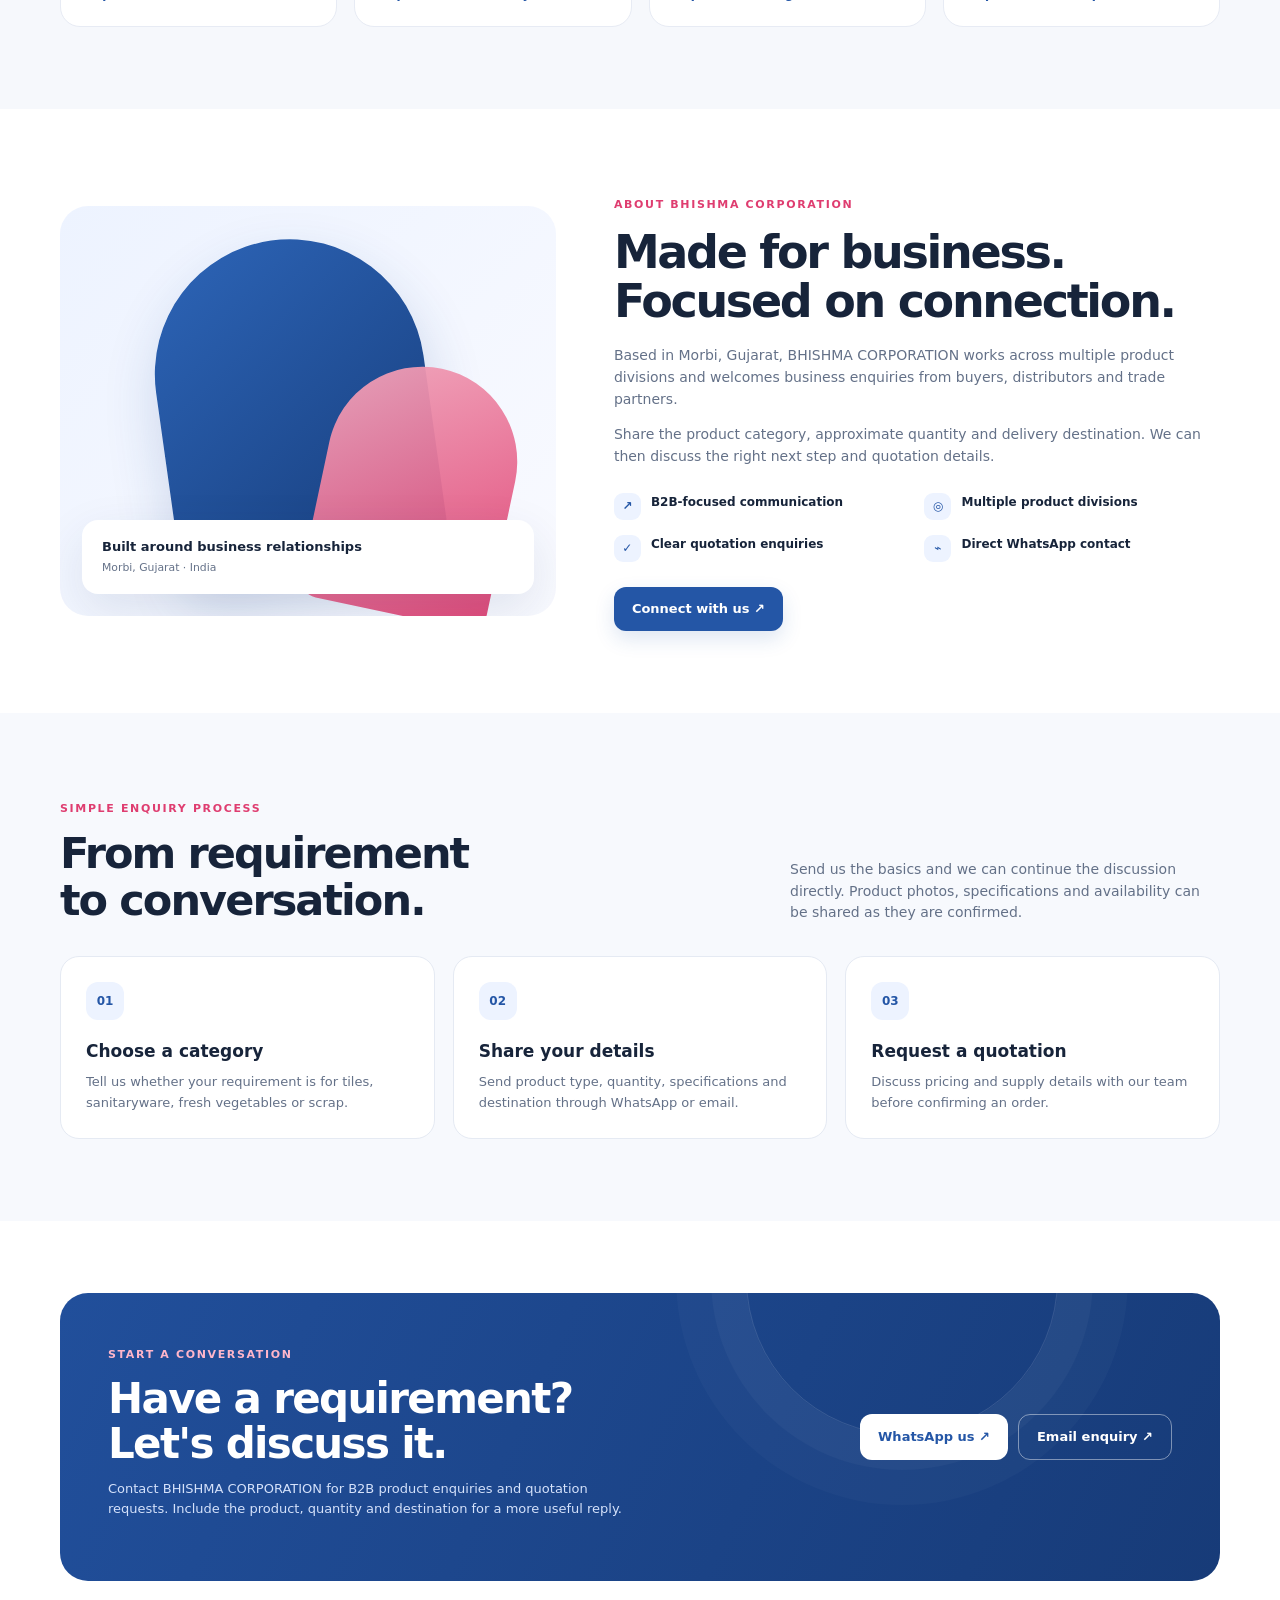
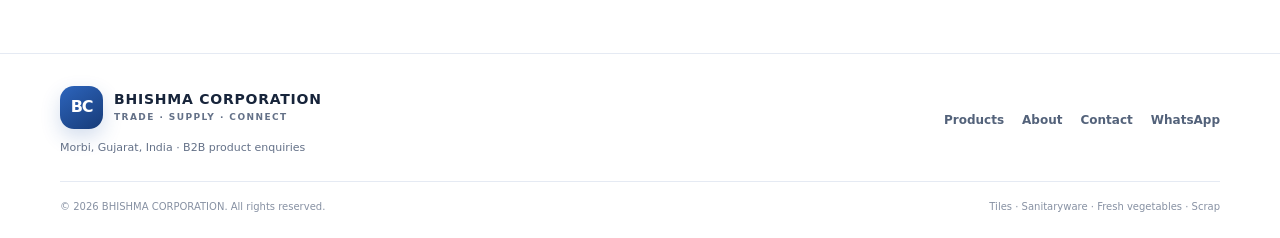
==== commit 02b915bf: "Revise hero section for tiles and sanitaryware supplier Updated hero section text to reflect new bus" ====
--- a/index.html
+++ b/index.html
@@ -3,8 +3,8 @@
 <head>
   <meta charset="utf-8">
   <link rel="icon" type="image/svg+xml" href="/assets/favicon.svg">
-  <title>BHISHMA CORPORATION | Tiles, Sanitaryware, Vegetables & Scrap</title>
-  <meta name="description" content="BHISHMA CORPORATION is a Morbi, Gujarat, India based B2B supplier of tiles, sanitaryware, fresh vegetables and scrap. Contact us for business enquiries and quotations.">
+  <title>BHISHMA CORPORATION | Tiles & Sanitaryware Supplier in Morbi, Gujarat</title>
+  <meta name="description" content="BHISHMA CORPORATION is a Morbi, Gujarat based B2B supplier of tiles and sanitaryware, serving business buyers with product enquiries and quotations. Contact us for trading and supply enquiries.">
   <meta name="robots" content="index,follow,max-image-preview:large">
   <link rel="canonical" href="https://bhishmacorporation.com/">
   <meta property="og:type" content="website">
@@ -39,7 +39,7 @@
   </div></header>
   <main>
     <section class="hero" id="home"><div class="container herogrid">
-      <div class="reveal"><span class="eyebrow"><span class="dot"></span> Your B2B trade partner from India</span><h1>Good products.<br><em>Better connections.</em></h1><p>BHISHMA CORPORATION connects businesses with product supply opportunities from Morbi, Gujarat. Explore our categories and contact us for details, availability and quotations.</p><div class="heroactions"><a class="btn" href="#products">Explore products <span>↗</span></a><a class="btn blue" href="#contact">Request a quotation</a></div><div class="trustline"><span><b class="check">✓</b> B2B enquiries</span><span><b class="check">✓</b> Direct communication</span><span><b class="check">✓</b> India-based business</span></div></div>
+      <div class="reveal"><span class="eyebrow"><span class="dot"></span> Your B2B trade partner from India</span><h1>Tiles & Sanitaryware Supplier in Morbi, Gujarat<br><em>Better business connections.</em></h1><p>BHISHMA CORPORATION is a Morbi, Gujarat-based B2B supplier connecting businesses with tiles, sanitaryware and product supply opportunities across India. Contact us for product details, availability and quotations.</p><div class="heroactions"><a class="btn" href="#products">Explore products <span>↗</span></a><a class="btn blue" href="#contact">Request a quotation</a></div><div class="trustline"><span><b class="check">✓</b> B2B enquiries</span><span><b class="check">✓</b> Direct communication</span><span><b class="check">✓</b> India-based business</span></div></div>
       <div class="collage reveal" aria-label="Product and business image collage">
         <div class="photo left"><img src="https://images.unsplash.com/photo-1600607687939-ce8a6c25118c?auto=format&fit=crop&w=600&q=85" alt="Modern interior and flooring" loading="lazy"></div>
         <div class="photo main"><img src="https://images.unsplash.com/photo-1600585154340-be6161a56a0c?auto=format&fit=crop&w=900&q=85" alt="Modern architectural finish" fetchpriority="high"></div>
